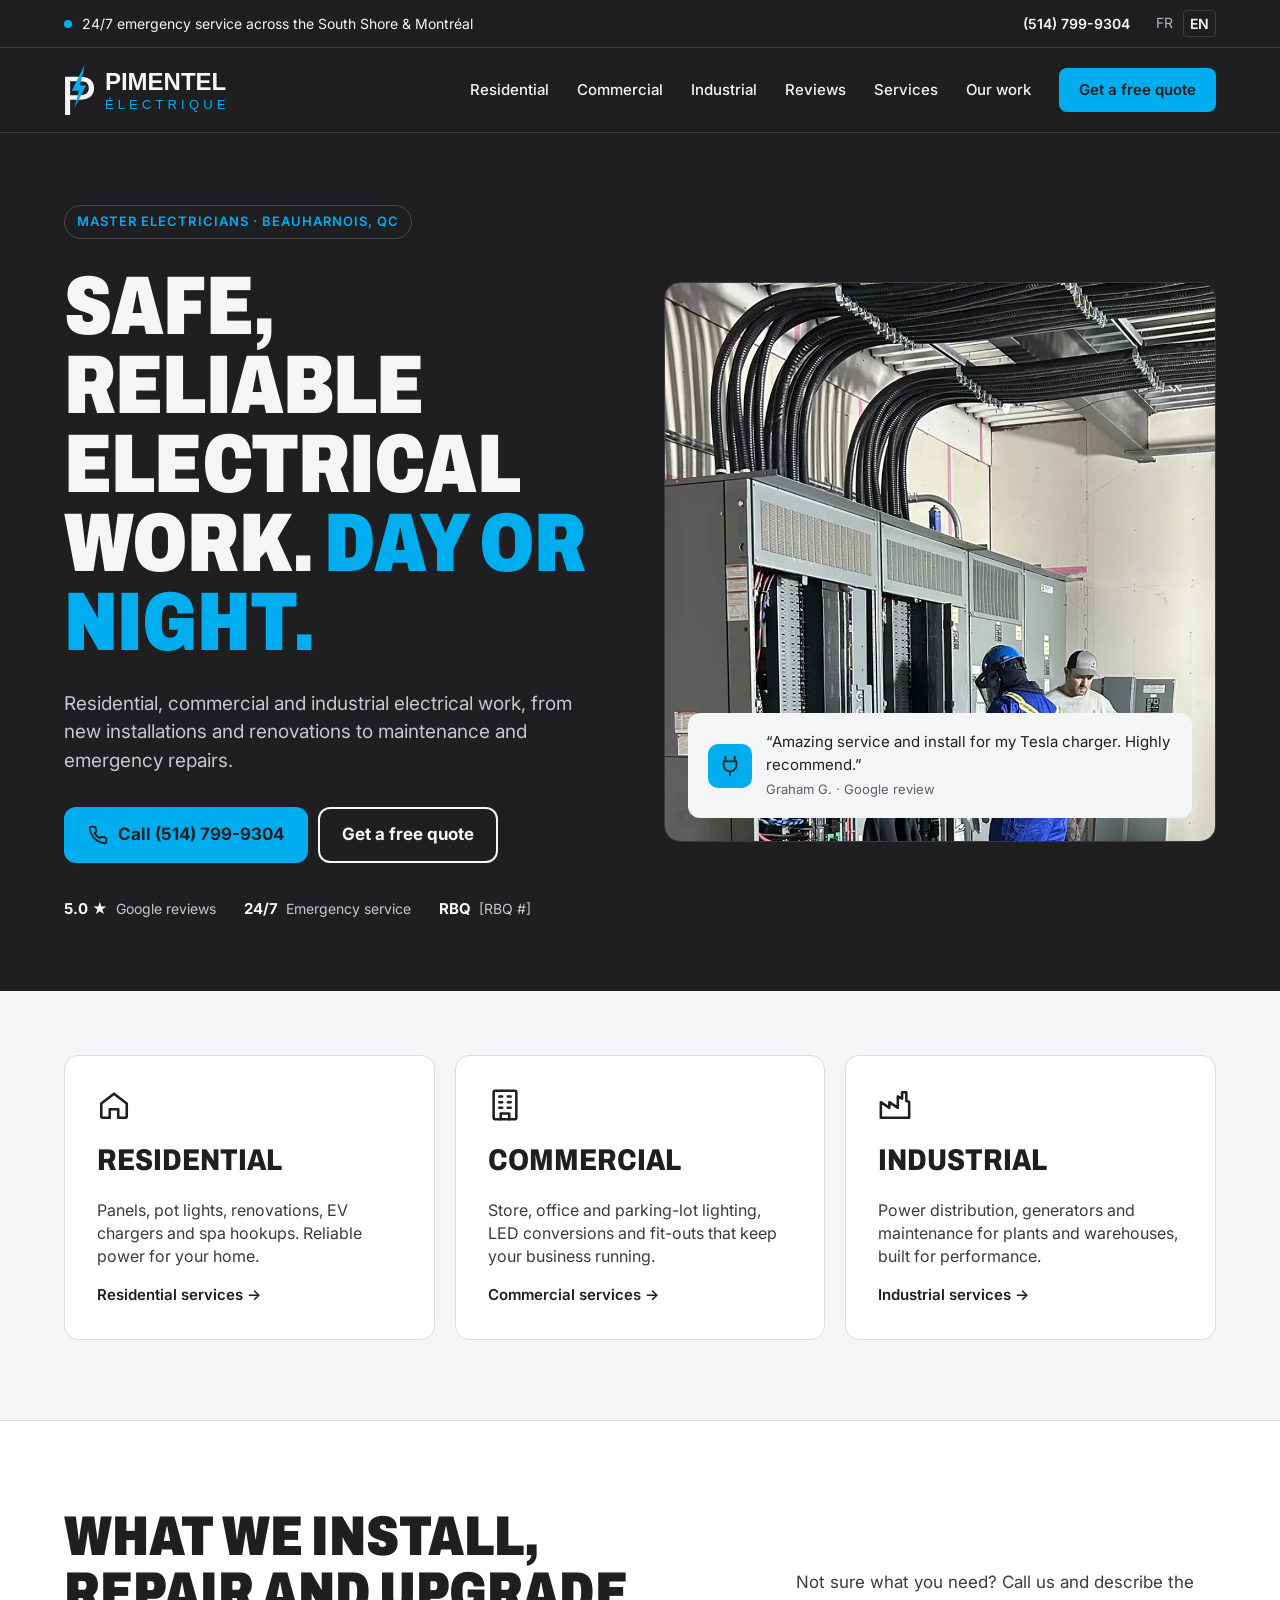
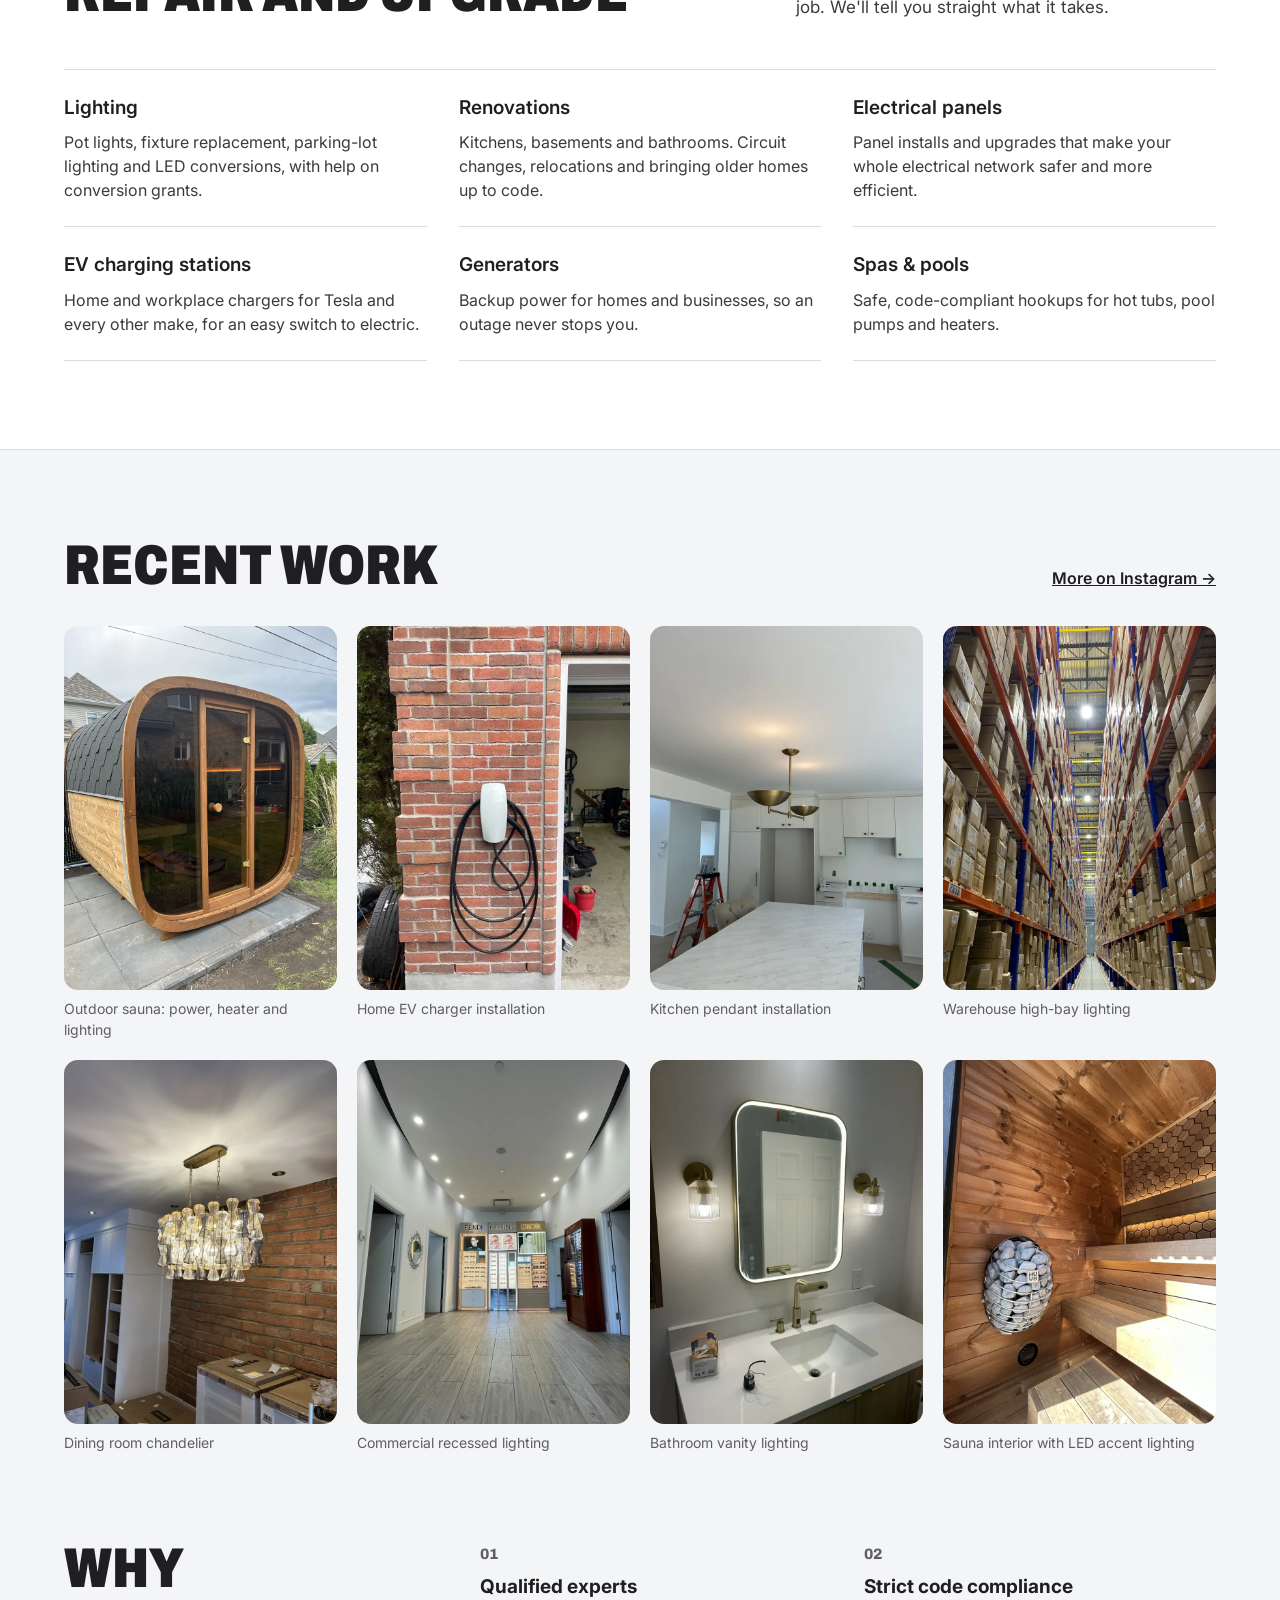
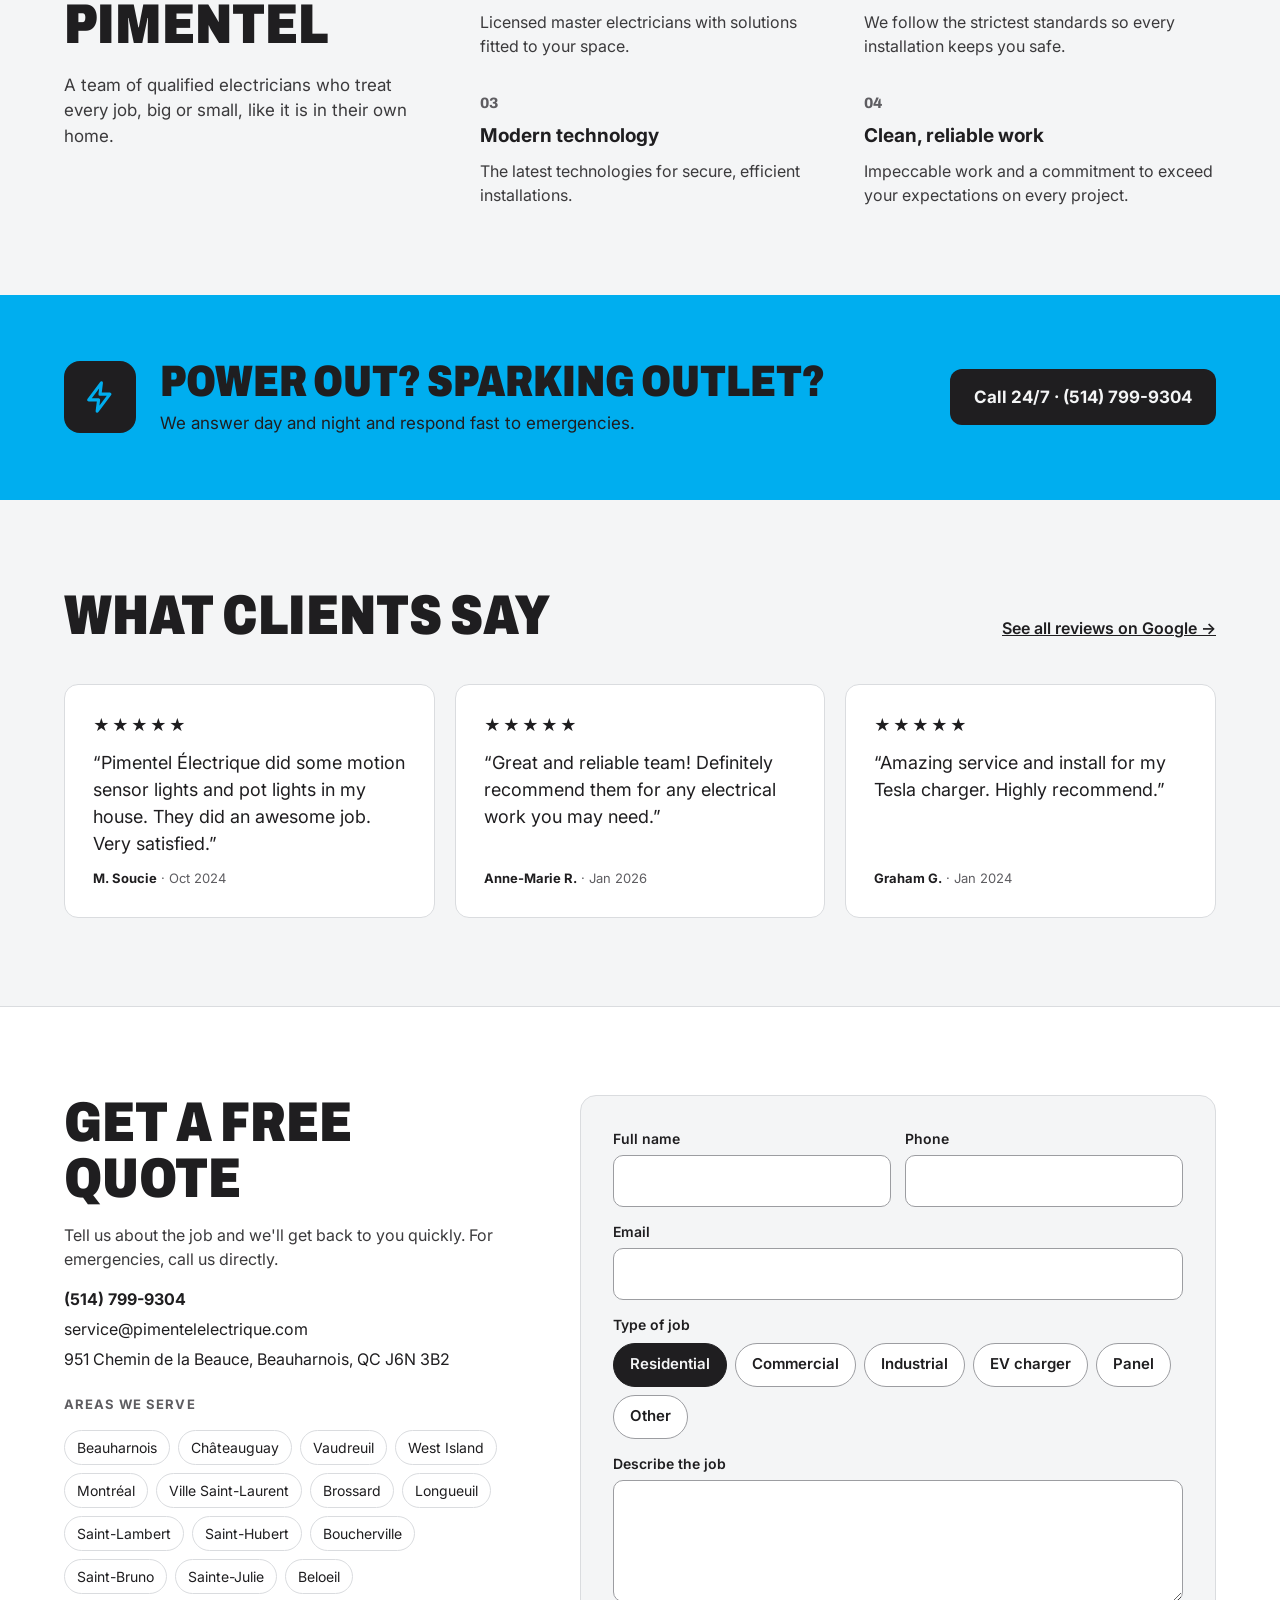
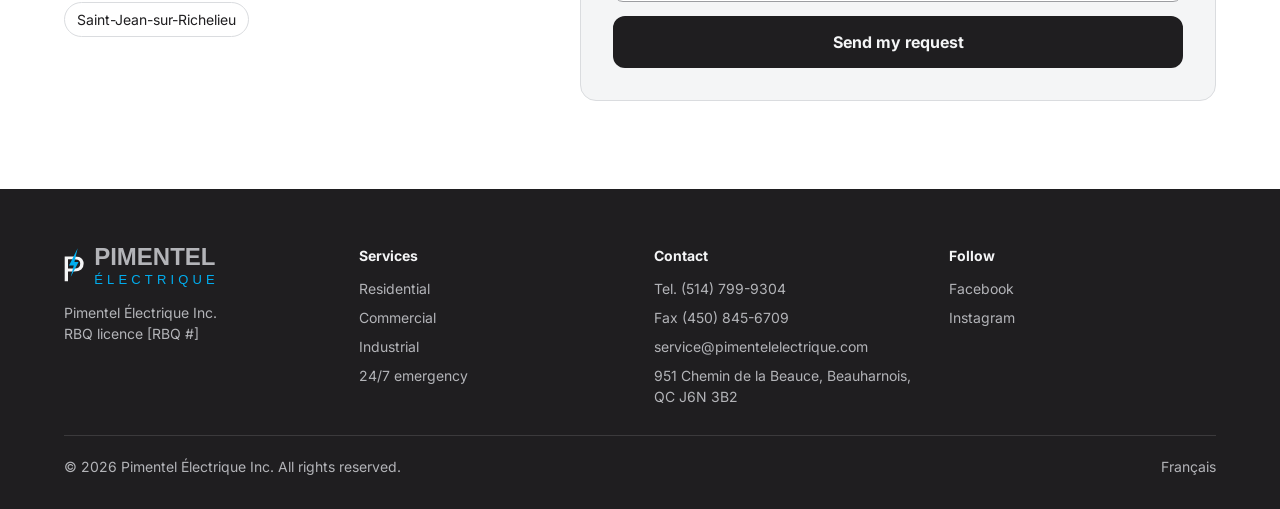
==== en/index.html @ 5e8cffed "French by default at /, English moved to /en/ Co-Authored-By: Claude Opus 5.5 <noreply@anthropic.com" ====
<!doctype html>
<html lang="en">
<head>
<meta charset="utf-8">
<meta name="viewport" content="width=device-width, initial-scale=1, viewport-fit=cover">
<title>Pimentel Électrique · Electricians in Beauharnois, South Shore &amp; Montréal · 24/7</title>
<meta name="description" content="Residential, commercial and industrial electricians. Lighting, renovations, panels, EV chargers, generators, spas and pools. 24/7 emergency service. (514) 799-9304.">
<meta name="theme-color" content="#1F1E20">
<meta name="robots" content="noindex">
<link rel="icon" href="../logo-mark.svg" type="image/svg+xml">
<link rel="preconnect" href="https://fonts.googleapis.com">
<link rel="preconnect" href="https://fonts.gstatic.com" crossorigin>
<link href="https://fonts.googleapis.com/css2?family=Archivo:wdth,wght@75..100,500..900&family=Inter:wght@400;500;600;700&display=swap" rel="stylesheet">
<link rel="stylesheet" href="../styles.css">
<link rel="alternate" hreflang="fr" href="/">
<link rel="alternate" hreflang="en" href="/en/">
<script type="application/ld+json">
{"@context":"https://schema.org","@type":"Electrician","name":"Pimentel Électrique Inc.","telephone":"+1-514-799-9304","email":"service@pimentelelectrique.com","url":"https://pimentelelectrique.com","address":{"@type":"PostalAddress","streetAddress":"951 Chemin de la Beauce","addressLocality":"Beauharnois","addressRegion":"QC","postalCode":"J6N 3B2","addressCountry":"CA"},"openingHours":"Mo-Su 00:00-23:59","sameAs":["https://www.facebook.com/pimentelelectrique","https://www.instagram.com/pimentelelectrique/"]}
</script>
</head>
<body>
<a class="skip" href="#main">Skip to content</a>

<div class="topbar">
  <div class="wrap topbar__in">
    <span class="topbar__msg"><span class="dot" aria-hidden="true"></span>24/7 emergency service across the South Shore &amp; Montréal</span>
    <span class="topbar__right">
      <a href="tel:+15147999304" class="topbar__tel">(514) 799-9304</a>
      <span class="lang"><a href="/" lang="fr" hreflang="fr">FR</a><a href="/en/" aria-current="true">EN</a></span>
    </span>
  </div>
</div>

<header class="header" id="top">
  <div class="wrap header__in">
    <a href="#top" class="brand" aria-label="Pimentel Électrique home">
      <svg class="brand__mark" viewBox="2900 1700 2850 4800" aria-hidden="true"><path fill="currentColor" d="M2998.35,2883.89H4313.8q432.82,0,725,80.52,292.26,80.67,462.85,348.74,170.94,268.11,170.8,600,0,533.82-339.05,810.42t-981.15,276.52H3464.91V6409.31H2998.35Zm466.56,1697.79h892.17q449.67,0,640.86-168.32t191.2-485.8q0-211.6-105.8-375.12t-268.15-206.87q-162.3-43.28-467.72-43.28H3464.91Z"/><polygon fill="#00AEEF" points="3846.39 5791.33 4279.16 4174.05 3611.35 4174.05 4831.31 1745.33 4372.42 3687.19 4954.42 3687.19 3846.39 5791.33"/></svg>
      <span class="brand__word">PIMENTEL<span>ÉLECTRIQUE</span></span>
    </a>
    <a href="/" class="header__fr" lang="fr" hreflang="fr">FR</a>
    <button class="menu-btn" type="button" aria-expanded="false" aria-controls="nav" aria-label="Open menu">
      <svg class="i-open" width="22" height="22" viewBox="0 0 24 24" fill="none" stroke="currentColor" stroke-width="2" stroke-linecap="round" aria-hidden="true"><path d="M4 7h16M4 12h16M4 17h16"/></svg>
      <svg class="i-close" width="22" height="22" viewBox="0 0 24 24" fill="none" stroke="currentColor" stroke-width="2" stroke-linecap="round" aria-hidden="true"><path d="M6 6l12 12M18 6L6 18"/></svg>
    </button>
    <nav class="nav" id="nav" aria-label="Main">
      <a href="#residential">Residential</a>
      <a href="#commercial">Commercial</a>
      <a href="#industrial">Industrial</a>
      <a href="#reviews">Reviews</a>
      <a href="#services">Services</a>
      <a href="#work">Our work</a>
      <a href="#quote" class="btn btn--accent nav__cta">Get a free quote</a>
    </nav>
  </div>
</header>

<main id="main">
<section class="hero">
  <div class="wrap hero__in">
    <div class="hero__copy">
      <span class="eyebrow"><span class="eyebrow__long">Master electricians · Beauharnois, QC</span><span class="eyebrow__short"><span class="dot" aria-hidden="true"></span>Open 24/7 · South Shore &amp; Montréal</span></span>
      <h1>Safe, reliable electrical work. <span class="hl">Day or night.</span></h1>
      <p class="lead">Residential, commercial and industrial electrical work, from new installations and renovations to maintenance and emergency repairs.</p>
      <div class="hero__ctas">
        <a href="tel:+15147999304" class="btn btn--accent btn--lg"><svg width="20" height="20" viewBox="0 0 24 24" fill="none" stroke="currentColor" stroke-width="2.2" stroke-linecap="round" stroke-linejoin="round" aria-hidden="true"><path d="M22 16.9v3a2 2 0 0 1-2.2 2 19.8 19.8 0 0 1-8.6-3.1 19.5 19.5 0 0 1-6-6A19.8 19.8 0 0 1 2.1 4.2 2 2 0 0 1 4.1 2h3a2 2 0 0 1 2 1.7c.1 1 .4 1.9.7 2.8a2 2 0 0 1-.5 2.1L8 9.9a16 16 0 0 0 6 6l1.3-1.3a2 2 0 0 1 2.1-.4c.9.3 1.8.6 2.8.7a2 2 0 0 1 1.7 2z"/></svg>Call (514) 799-9304</a>
        <a href="#quote" class="btn btn--ghost btn--lg">Get a free quote</a>
      </div>
      <ul class="trust">
        <li><strong>5.0 ★</strong><span>Google reviews</span></li>
        <li><strong>24/7</strong><span>Emergency service</span></li>
        <li><strong>RBQ</strong><span>[RBQ #]</span></li>
      </ul>
    </div>
    <div class="hero__media">
      <img class="hero__img" src="../img/hero-switchgear.webp" width="1000" height="1333" alt="Pimentel electricians working on a commercial switchgear installation" fetchpriority="high">
      <figure class="hero__quote">
        <span class="hero__quote-icon" aria-hidden="true"><svg width="22" height="22" viewBox="0 0 24 24" fill="none" stroke="currentColor" stroke-width="2" stroke-linecap="round" stroke-linejoin="round"><path d="M7 2v5M17 2v5M5 7h14v4a7 7 0 0 1-14 0zM12 18v4"/></svg></span>
        <div><blockquote>“Amazing service and install for my Tesla charger. Highly recommend.”</blockquote><figcaption>Graham G. · Google review</figcaption></div>
      </figure>
    </div>
  </div>
</section>

<section class="sectors" aria-labelledby="sectors-h">
  <div class="wrap">
    <h2 id="sectors-h" class="h2 sectors__h">Who we work for</h2>
    <div class="cards">
      <a id="residential" href="#quote" class="card">
        <svg width="34" height="34" viewBox="0 0 24 24" fill="none" stroke="currentColor" stroke-width="1.8" stroke-linecap="round" stroke-linejoin="round" aria-hidden="true"><path d="M3 11l9-7 9 7v9a1 1 0 0 1-1 1h-5v-6H9v6H4a1 1 0 0 1-1-1z"/></svg>
        <h3>Residential</h3><p>Panels, pot lights, renovations, EV chargers and spa hookups. Reliable power for your home.</p><span class="more">Residential services →</span>
      </a>
      <a id="commercial" href="#quote" class="card">
        <svg width="34" height="34" viewBox="0 0 24 24" fill="none" stroke="currentColor" stroke-width="1.8" stroke-linecap="round" stroke-linejoin="round" aria-hidden="true"><rect x="4" y="2" width="16" height="20" rx="1"/><path d="M9 22v-4h6v4M8 6h2M14 6h2M8 10h2M14 10h2M8 14h2M14 14h2"/></svg>
        <h3>Commercial</h3><p>Store, office and parking-lot lighting, LED conversions and fit-outs that keep your business running.</p><span class="more">Commercial services →</span>
      </a>
      <a id="industrial" href="#quote" class="card">
        <svg width="34" height="34" viewBox="0 0 24 24" fill="none" stroke="currentColor" stroke-width="1.8" stroke-linecap="round" stroke-linejoin="round" aria-hidden="true"><path d="M2 21V10l6 4V10l6 4V6l3 1.5V3h3v6l2 1v11z"/></svg>
        <h3>Industrial</h3><p>Power distribution, generators and maintenance for plants and warehouses, built for performance.</p><span class="more">Industrial services →</span>
      </a>
    </div>
  </div>
</section>

<section class="services" id="services" aria-labelledby="services-h">
  <div class="wrap">
    <div class="services__head">
      <h2 id="services-h" class="h2">What we install, repair and upgrade</h2>
      <p>Not sure what you need? Call us and describe the job. We'll tell you straight what it takes.</p>
    </div>
    <div class="svc">
      <details open><summary>Lighting</summary><p>Pot lights, fixture replacement, parking-lot lighting and LED conversions, with help on conversion grants.</p></details>
      <details><summary>Renovations</summary><p>Kitchens, basements and bathrooms. Circuit changes, relocations and bringing older homes up to code.</p></details>
      <details><summary>Electrical panels</summary><p>Panel installs and upgrades that make your whole electrical network safer and more efficient.</p></details>
      <details><summary>EV charging stations</summary><p>Home and workplace chargers for Tesla and every other make, for an easy switch to electric.</p></details>
      <details><summary>Generators</summary><p>Backup power for homes and businesses, so an outage never stops you.</p></details>
      <details><summary>Spas &amp; pools</summary><p>Safe, code-compliant hookups for hot tubs, pool pumps and heaters.</p></details>
    </div>
  </div>
</section>

<section class="work" id="work" aria-labelledby="work-h">
  <div class="wrap">
    <div class="work__head">
      <h2 id="work-h" class="h2">Recent work</h2>
      <a href="https://www.instagram.com/pimentelelectrique/" class="link">More on Instagram →</a>
    </div>
    <div class="gallery">
      <figure><img src="../img/sauna-outdoor.webp" width="800" height="1067" loading="lazy" alt="Outdoor sauna: power, heater and lighting"><figcaption>Outdoor sauna: power, heater and lighting</figcaption></figure>
      <figure><img src="../img/ev-charger.webp" width="800" height="1067" loading="lazy" alt="Home EV charger installation"><figcaption>Home EV charger installation</figcaption></figure>
      <figure><img src="../img/kitchen-pendant.webp" width="800" height="1067" loading="lazy" alt="Kitchen pendant installation"><figcaption>Kitchen pendant installation</figcaption></figure>
      <figure><img src="../img/warehouse-lighting.webp" width="800" height="1067" loading="lazy" alt="Warehouse high-bay lighting"><figcaption>Warehouse high-bay lighting</figcaption></figure>
      <figure><img src="../img/dining-chandelier.webp" width="800" height="1067" loading="lazy" alt="Dining room chandelier"><figcaption>Dining room chandelier</figcaption></figure>
      <figure><img src="../img/eyewear-store.webp" width="800" height="1067" loading="lazy" alt="Commercial recessed lighting"><figcaption>Commercial recessed lighting</figcaption></figure>
      <figure><img src="../img/bathroom-vanity.webp" width="800" height="1067" loading="lazy" alt="Bathroom vanity lighting"><figcaption>Bathroom vanity lighting</figcaption></figure>
      <figure><img src="../img/sauna-interior.webp" width="800" height="1067" loading="lazy" alt="Sauna interior with LED accent lighting"><figcaption>Sauna interior with LED accent lighting</figcaption></figure>
    </div>
  </div>
</section>

<section class="why" aria-labelledby="why-h">
  <div class="wrap why__in">
    <div class="why__intro">
      <h2 id="why-h" class="h2">Why Pimentel</h2>
      <p>A team of qualified electricians who treat every job, big or small, like it is in their own home.</p>
    </div>
    <ol class="why__list">
      <li><span>01</span><h3>Qualified experts</h3><p>Licensed master electricians with solutions fitted to your space.</p></li>
      <li><span>02</span><h3>Strict code compliance</h3><p>We follow the strictest standards so every installation keeps you safe.</p></li>
      <li><span>03</span><h3>Modern technology</h3><p>The latest technologies for secure, efficient installations.</p></li>
      <li><span>04</span><h3>Clean, reliable work</h3><p>Impeccable work and a commitment to exceed your expectations on every project.</p></li>
    </ol>
  </div>
</section>

<section class="sos" aria-labelledby="sos-h">
  <div class="wrap sos__in">
    <div class="sos__copy">
      <span class="sos__icon" aria-hidden="true"><svg width="34" height="34" viewBox="0 0 24 24" fill="none" stroke="#00AEEF" stroke-width="2.2" stroke-linejoin="round"><path d="M13 2 4 14h7l-1 8 9-12h-7z"/></svg></span>
      <div><h2 id="sos-h">Power out? Sparking outlet?</h2><p>We answer day and night and respond fast to emergencies.</p></div>
    </div>
    <a href="tel:+15147999304" class="btn btn--dark btn--lg">Call 24/7 · (514) 799-9304</a>
  </div>
</section>

<section class="reviews" id="reviews" aria-labelledby="reviews-h">
  <div class="wrap">
    <div class="reviews__head">
      <h2 id="reviews-h" class="h2">What clients say</h2>
      <a href="https://www.google.com/search?q=Pimentel+%C3%89lectrique+Beauharnois" class="link">See all reviews on Google →</a>
    </div>
    <div class="rv">
      <figure><div class="stars" role="img" aria-label="5 out of 5 stars">★★★★★</div><blockquote>“Pimentel Électrique did some motion sensor lights and pot lights in my house. They did an awesome job. Very satisfied.”</blockquote><figcaption><strong>M. Soucie</strong> · Oct 2024</figcaption></figure>
      <figure><div class="stars" role="img" aria-label="5 out of 5 stars">★★★★★</div><blockquote>“Great and reliable team! Definitely recommend them for any electrical work you may need.”</blockquote><figcaption><strong>Anne-Marie R.</strong> · Jan 2026</figcaption></figure>
      <figure><div class="stars" role="img" aria-label="5 out of 5 stars">★★★★★</div><blockquote>“Amazing service and install for my Tesla charger. Highly recommend.”</blockquote><figcaption><strong>Graham G.</strong> · Jan 2024</figcaption></figure>
    </div>
  </div>
</section>

<section class="quote" id="quote" aria-labelledby="quote-h">
  <div class="wrap quote__in">
    <div class="quote__info">
      <h2 id="quote-h" class="h2">Get a free quote</h2>
      <p>Tell us about the job and we'll get back to you quickly. For emergencies, call us directly.</p>
      <ul class="contact">
        <li><a href="tel:+15147999304"><strong>(514) 799-9304</strong></a></li>
        <li><a href="mailto:service@pimentelelectrique.com">service@pimentelelectrique.com</a></li>
        <li>951 Chemin de la Beauce, Beauharnois, QC J6N 3B2</li>
      </ul>
      <h3 class="label">Areas we serve</h3>
      <ul class="areas">
        <li>Beauharnois</li><li>Châteauguay</li><li>Vaudreuil</li><li>West Island</li><li>Montréal</li><li>Ville Saint-Laurent</li><li>Brossard</li><li>Longueuil</li><li>Saint-Lambert</li><li>Saint-Hubert</li><li>Boucherville</li><li>Saint-Bruno</li><li>Sainte-Julie</li><li>Beloeil</li><li>Saint-Jean-sur-Richelieu</li>
      </ul>
    </div>
    <form class="form" id="quote-form" action="#" method="post" novalidate>
      <div class="form__row">
        <label>Full name<input type="text" name="name" autocomplete="name" required></label>
        <label>Phone<input type="tel" name="phone" autocomplete="tel" inputmode="tel" required></label>
      </div>
      <label>Email<input type="email" name="email" autocomplete="email"></label>
      <fieldset>
        <legend>Type of job</legend>
        <div class="chips">
          <label><input type="radio" name="type" value="Residential" checked><span>Residential</span></label>
          <label><input type="radio" name="type" value="Commercial"><span>Commercial</span></label>
          <label><input type="radio" name="type" value="Industrial"><span>Industrial</span></label>
          <label><input type="radio" name="type" value="EV charger"><span>EV charger</span></label>
          <label><input type="radio" name="type" value="Panel"><span>Panel</span></label>
          <label><input type="radio" name="type" value="Other"><span>Other</span></label>
        </div>
      </fieldset>
      <label>Describe the job<textarea name="message" rows="4"></textarea></label>
      <button type="submit" class="btn btn--dark btn--block">Send my request</button>
      <p class="form__note" role="status" hidden>Test site: the form isn't connected yet. Please call (514) 799-9304.</p>
    </form>
  </div>
</section>
</main>

<footer class="footer">
  <div class="wrap">
    <div class="footer__grid">
      <div>
        <a href="#top" class="brand brand--sm" aria-label="Pimentel Électrique home">
          <svg class="brand__mark" viewBox="2900 1700 2850 4800" aria-hidden="true"><path fill="currentColor" d="M2998.35,2883.89H4313.8q432.82,0,725,80.52,292.26,80.67,462.85,348.74,170.94,268.11,170.8,600,0,533.82-339.05,810.42t-981.15,276.52H3464.91V6409.31H2998.35Zm466.56,1697.79h892.17q449.67,0,640.86-168.32t191.2-485.8q0-211.6-105.8-375.12t-268.15-206.87q-162.3-43.28-467.72-43.28H3464.91Z"/><polygon fill="#00AEEF" points="3846.39 5791.33 4279.16 4174.05 3611.35 4174.05 4831.31 1745.33 4372.42 3687.19 4954.42 3687.19 3846.39 5791.33"/></svg>
          <span class="brand__word">PIMENTEL<span>ÉLECTRIQUE</span></span>
        </a>
        <p>Pimentel Électrique Inc.<br>RBQ licence [RBQ #]</p>
      </div>
      <div><h3>Services</h3><a href="#residential">Residential</a><a href="#commercial">Commercial</a><a href="#industrial">Industrial</a><a href="tel:+15147999304">24/7 emergency</a></div>
      <div><h3>Contact</h3><a href="tel:+15147999304">Tel. (514) 799-9304</a><span>Fax (450) 845-6709</span><a href="mailto:service@pimentelelectrique.com">service@pimentelelectrique.com</a><span>951 Chemin de la Beauce, Beauharnois, QC J6N 3B2</span></div>
      <div><h3>Follow</h3><a href="https://www.facebook.com/pimentelelectrique">Facebook</a><a href="https://www.instagram.com/pimentelelectrique/">Instagram</a></div>
    </div>
    <div class="footer__bottom"><span>© 2026 Pimentel Électrique Inc. All rights reserved.</span><a href="/" lang="fr" hreflang="fr">Français</a></div>
  </div>
</footer>

<div class="actionbar" aria-label="Quick actions">
  <a href="tel:+15147999304" class="btn btn--accent">Call</a>
  <a href="#quote" class="btn btn--ghost">Free quote</a>
</div>

<script>
  var btn = document.querySelector('.menu-btn'), header = document.querySelector('.header');
  btn.addEventListener('click', function () {
    var open = header.classList.toggle('is-open');
    btn.setAttribute('aria-expanded', open);
    btn.setAttribute('aria-label', open ? 'Close menu' : 'Open menu');
  });
  document.querySelectorAll('.nav a').forEach(function (a) {
    a.addEventListener('click', function () { header.classList.remove('is-open'); btn.setAttribute('aria-expanded', false); });
  });
  if (window.matchMedia('(min-width: 900px)').matches) document.querySelectorAll('.svc details').forEach(function (d) { d.open = true; });
  document.getElementById('quote-form').addEventListener('submit', function (e) {
    e.preventDefault();
    this.querySelector('.form__note').hidden = false;
  });
</script>
</body>
</html>
---- styles.css ----
:root{
  --ink:#1F1E20; --ink-2:#2A292C; --line-d:#3B3A3C;
  --ground:#F4F5F6; --white:#FFFFFF; --line:#DADCDF;
  --text:#3B3A3C; --muted:#5E5D61; --on-dark:#F4F5F6; --on-dark-2:#C8C9CC;
  --accent:#00AEEF;
  --display:"Archivo",system-ui,sans-serif; --body:"Inter",system-ui,sans-serif;
  --gutter:16px;
}
*{box-sizing:border-box}
html{scroll-behavior:smooth;-webkit-text-size-adjust:100%}
body{margin:0;background:var(--ground);color:var(--ink);font-family:var(--body);font-size:16px;line-height:1.5}
a{color:inherit}
img,svg{display:block}
.wrap{max-width:1200px;margin:0 auto;padding:0 var(--gutter)}
.skip{position:absolute;left:-9999px}.skip:focus{left:8px;top:8px;z-index:99;background:#fff;padding:8px 12px}
.dot{width:8px;height:8px;border-radius:50%;background:var(--accent);display:inline-block;flex:none}
.h2{margin:0;font-family:var(--display);font-weight:900;font-stretch:80%;text-transform:uppercase;line-height:1;font-size:30px}
:focus-visible{outline:3px solid var(--accent);outline-offset:2px}

/* Buttons */
.btn{display:inline-flex;align-items:center;justify-content:center;gap:10px;min-height:52px;padding:0 22px;border-radius:12px;font-weight:700;font-size:16px;text-decoration:none;border:2px solid transparent;cursor:pointer;font-family:inherit}
.btn--lg{min-height:56px;font-size:17px}
.btn--accent{background:var(--accent);color:var(--ink)}
.btn--ghost{border-color:var(--on-dark);color:var(--on-dark);background:transparent}
.btn--dark{background:var(--ink);color:var(--on-dark)}
.btn--block{width:100%}

/* Top bar: desktop only */
.topbar{display:none;background:var(--ink);color:var(--on-dark);font-size:14px;border-bottom:1px solid var(--line-d)}
.topbar__in{display:flex;justify-content:space-between;align-items:center;gap:16px;padding-top:10px;padding-bottom:10px}
.topbar__msg{display:flex;gap:10px;align-items:center}
.topbar__right{display:flex;gap:20px;align-items:center}
.topbar__tel{font-weight:600;text-decoration:none}
.lang{display:flex;gap:4px}.lang a{text-decoration:none;padding:2px 6px;color:#B3B4B8}.lang a[aria-current]{color:var(--on-dark);font-weight:600;border:1px solid var(--line-d);border-radius:4px}

/* Header */
.header{position:sticky;top:0;z-index:30;background:var(--ink);color:var(--on-dark);border-bottom:1px solid var(--line-d)}
.header__in{display:flex;align-items:center;gap:4px;min-height:64px;padding-right:12px}
.brand{display:flex;align-items:center;gap:10px;text-decoration:none;color:var(--on-dark);margin-right:auto}
.brand__mark{height:38px;width:auto;color:var(--on-dark)}
.brand__word{font-family:Arial,Helvetica,sans-serif;font-weight:700;font-size:18px;line-height:1;display:flex;flex-direction:column;gap:3px}
.brand__word span{font-weight:400;font-size:9px;letter-spacing:.32em;color:var(--accent)}
.header__fr{width:44px;height:44px;display:flex;align-items:center;justify-content:center;font-size:14px;font-weight:600;text-decoration:none}
.menu-btn{width:48px;height:48px;border-radius:10px;border:1px solid var(--line-d);background:transparent;color:var(--on-dark);display:flex;align-items:center;justify-content:center;cursor:pointer}
.menu-btn .i-close{display:none}
.header.is-open .menu-btn .i-open{display:none}.header.is-open .menu-btn .i-close{display:block}
.nav{display:none;position:absolute;left:0;right:0;top:100%;background:var(--ink);border-bottom:1px solid var(--line-d);padding:8px var(--gutter) 20px;flex-direction:column}
.header.is-open .nav{display:flex}
.nav a{color:var(--on-dark);text-decoration:none;font-size:20px;font-weight:600;padding:14px 0;border-bottom:1px solid #2E2D30}
.nav a.nav__cta{margin-top:16px;border:0;justify-content:center;color:var(--ink);font-size:17px}

/* Hero */
.hero{background:var(--ink);color:var(--on-dark)}
.hero__in{display:flex;flex-direction:column;gap:28px;padding-top:28px;padding-bottom:32px}
.hero__copy{display:flex;flex-direction:column;gap:18px}
.eyebrow__long{display:none}
.eyebrow__short{display:flex;align-items:center;gap:8px;font-size:13px;font-weight:600;color:var(--accent)}
.hero h1{margin:0;font-family:var(--display);font-weight:900;font-stretch:78%;font-size:clamp(42px,12vw,56px);line-height:.95;letter-spacing:-.01em;text-transform:uppercase}
.hl{color:var(--accent)}
.lead{margin:0;color:var(--on-dark-2);font-size:16px;line-height:1.5}
.hero__ctas{display:flex;flex-direction:column;gap:10px;padding-top:4px}
.trust{list-style:none;margin:0;padding:6px 0 0;display:grid;grid-template-columns:repeat(3,minmax(0,1fr));gap:8px}
.trust li{background:var(--ink-2);border-radius:10px;padding:12px 8px;text-align:center;font-size:12px;line-height:1.3;color:var(--on-dark-2)}
.trust strong{display:block;color:var(--on-dark);font-size:16px;margin-bottom:2px}
.hero__media{position:relative}
.ph{height:220px;border-radius:14px;background:var(--ink-2) repeating-linear-gradient(135deg,#323134 0 2px,transparent 2px 16px);display:flex;align-items:center;justify-content:center;text-align:center;padding:16px;color:#B3B4B8;font-size:14px;border:1px solid var(--line-d)}
.hero__quote{display:none}

/* Sectors (swipe on mobile) */
.sectors{padding:32px 0 8px}
.sectors__h{margin-bottom:14px}
.cards{display:flex;gap:12px;overflow-x:auto;scroll-snap-type:x mandatory;margin:0 calc(var(--gutter) * -1);padding:0 var(--gutter) 16px}
.card{scroll-snap-align:start;flex:0 0 78%;text-decoration:none;background:var(--white);border:1px solid var(--line);border-radius:14px;padding:20px;display:flex;flex-direction:column;gap:10px}
.card h3{margin:0;font-family:var(--display);font-stretch:85%;font-weight:800;font-size:22px;text-transform:uppercase}
.card p{margin:0;color:var(--text);font-size:15px;line-height:1.45}
.card .more{font-weight:600;font-size:15px;margin-top:auto}

/* Services accordion */
.services{padding:16px 0 36px}
.services__head p{display:none}
.services__head{margin-bottom:12px}
.svc{background:var(--white);border:1px solid var(--line);border-radius:14px;overflow:hidden}
.svc details{border-bottom:1px solid #E6E7E9}.svc details:last-child{border-bottom:0}
.svc summary{list-style:none;min-height:60px;padding:0 16px;font-size:17px;font-weight:600;display:flex;align-items:center;justify-content:space-between;cursor:pointer}
.svc summary::-webkit-details-marker{display:none}
.svc summary::after{content:"+";font-size:22px;font-weight:400;color:var(--muted)}
.svc details[open] summary::after{content:"−"}
.svc p{margin:0;padding:0 16px 18px;color:var(--text);font-size:15px}

.hero__img{width:100%;height:280px;object-fit:cover;object-position:55% 45%;border-radius:14px;display:block;border:1px solid var(--line-d)}

/* Recent work gallery (swipe on mobile) */
.work{padding:0 0 36px}
.work__head{display:flex;justify-content:space-between;align-items:baseline;gap:12px;margin-bottom:14px}
.gallery{display:flex;gap:12px;overflow-x:auto;scroll-snap-type:x mandatory;margin:0 calc(var(--gutter) * -1);padding:0 var(--gutter) 8px}
.gallery figure{scroll-snap-align:start;flex:0 0 72%;margin:0}
.gallery img{width:100%;aspect-ratio:3/4;height:auto;object-fit:cover;border-radius:14px;display:block;background:#E6E7E9}
.gallery figcaption{font-size:13px;color:var(--muted);margin-top:8px}

/* Why: desktop only */
.why{display:none}

/* Emergency */
.sos{padding:0 var(--gutter) 36px}
.sos__in{background:var(--accent);color:var(--ink);border-radius:16px;padding:22px;display:flex;flex-direction:column;gap:16px}
.sos__copy{display:flex;flex-direction:column;gap:8px}
.sos__icon{display:none}
.sos h2{margin:0;font-family:var(--display);font-weight:900;font-stretch:80%;font-size:28px;line-height:1;text-transform:uppercase}
.sos p{margin:0;font-size:15px}

/* Reviews (swipe on mobile) */
.reviews{padding:0 0 36px}
.reviews__head{display:flex;justify-content:space-between;align-items:baseline;margin-bottom:14px}
.link{font-weight:600;font-size:14px}
.rv{display:flex;gap:12px;overflow-x:auto;scroll-snap-type:x mandatory;margin:0 calc(var(--gutter) * -1);padding:0 var(--gutter) 8px}
.rv figure{scroll-snap-align:start;flex:0 0 82%;margin:0;background:var(--white);border:1px solid var(--line);border-radius:14px;padding:20px;display:flex;flex-direction:column;gap:12px}
.stars{letter-spacing:2px}
.rv blockquote{margin:0;font-size:16px;line-height:1.5}
.rv figcaption{margin-top:auto;font-size:13px;color:var(--muted)}.rv figcaption strong{color:var(--ink)}

/* Quote */
.quote{background:var(--white);border-top:1px solid var(--line);padding:32px 0}
.quote__in{display:flex;flex-direction:column;gap:28px}
.quote__info{display:flex;flex-direction:column;gap:16px}
.quote__info>p{margin:0;color:var(--text)}
.contact{list-style:none;margin:0;padding:0;display:flex;flex-direction:column;gap:6px}
.contact a{text-decoration:none}
.label{margin:8px 0 0;font-size:13px;letter-spacing:.08em;text-transform:uppercase;color:var(--muted)}
.areas{list-style:none;margin:0;padding:0;display:flex;flex-wrap:wrap;gap:8px}
.areas li{border:1px solid var(--line);border-radius:999px;padding:6px 12px;font-size:14px}
.form{display:flex;flex-direction:column;gap:14px}
.form__row{display:grid;gap:14px}
.form label{display:flex;flex-direction:column;gap:6px;font-size:14px;font-weight:600}
.form input[type=text],.form input[type=tel],.form input[type=email],.form textarea{font:inherit;font-size:16px;font-weight:400;padding:0 14px;height:52px;border:1px solid #9C9DA1;border-radius:10px;background:#fff;color:var(--ink)}
.form textarea{height:auto;padding:12px 14px;resize:vertical}
fieldset{border:0;margin:0;padding:0}
legend{font-size:14px;font-weight:600;margin-bottom:8px;padding:0}
.chips{display:flex;flex-wrap:wrap;gap:8px}
.chips label{display:block}
.chips input{position:absolute;opacity:0;pointer-events:none}
.chips span{display:flex;align-items:center;min-height:44px;padding:0 16px;border-radius:999px;border:1px solid #9C9DA1;background:#fff;font-size:15px;font-weight:600;cursor:pointer}
.chips input:checked+span{background:var(--ink);color:var(--on-dark);border-color:var(--ink)}
.chips input:focus-visible+span{outline:3px solid var(--accent);outline-offset:2px}
.form__note{margin:0;font-size:14px;color:var(--text);background:#E6F6FD;border-radius:8px;padding:10px 12px}

/* Footer */
.footer{background:var(--ink);color:#B3B4B8;font-size:14px;padding:32px 0 104px}
.footer__grid{display:grid;gap:28px}
.footer__grid>div{display:flex;flex-direction:column;gap:8px}
.footer h3{margin:0 0 4px;color:var(--on-dark);font-size:14px}
.footer a{color:#B3B4B8;text-decoration:none}.footer a:hover{color:var(--on-dark)}
.footer p{margin:8px 0 0}
.brand--sm .brand__mark{height:34px}
.footer__bottom{border-top:1px solid var(--line-d);margin-top:28px;padding-top:20px;display:flex;flex-wrap:wrap;gap:12px;justify-content:space-between}

/* Sticky action bar: mobile only */
.actionbar{position:fixed;left:0;right:0;bottom:0;z-index:40;background:var(--ink);border-top:1px solid var(--line-d);padding:10px 12px calc(10px + env(safe-area-inset-bottom));display:grid;grid-template-columns:1fr 1fr;gap:10px}

/* ---------- Desktop ---------- */
@media (min-width: 900px){
  :root{--gutter:24px}
  .h2{font-size:clamp(36px,4.5vw,56px)}
  .topbar{display:block}
  .header{position:relative}
  .header__in{min-height:84px;padding-right:var(--gutter);gap:32px}
  .brand__mark{height:52px}.brand__word{font-size:24px;gap:4px}.brand__word span{font-size:13px}
  .header__fr,.menu-btn{display:none}
  .nav{display:flex;position:static;flex-direction:row;align-items:center;gap:28px;padding:0;border:0;background:none}
  .nav a{font-size:15px;font-weight:500;padding:0;border:0}
  .nav a.nav__cta{margin:0;min-height:44px;font-size:15px;font-weight:600;padding:0 20px;border-radius:8px}
  .hero__in{flex-direction:row;align-items:center;gap:48px;padding-top:72px;padding-bottom:72px}
  .hero__copy{flex:1 1 0;gap:28px}
  .eyebrow__short{display:none}
  .eyebrow__long{display:inline-block;font-size:13px;font-weight:600;letter-spacing:.08em;text-transform:uppercase;color:var(--accent);border:1px solid #4A494D;padding:6px 12px;border-radius:999px}
  .hero h1{font-size:clamp(56px,6.5vw,88px)}
  .lead{font-size:19px;max-width:540px}
  .hero__ctas{flex-direction:row}
  .trust{display:flex;gap:28px;padding-top:8px}
  .trust li{background:none;padding:0;text-align:left;font-size:14px;display:flex;gap:8px;align-items:baseline}
  .trust strong{display:inline;font-size:15px;margin:0}
  .hero__media{flex:1 1 0;align-self:center;display:flex;flex-direction:column}
  .hero__img{height:560px;border-radius:16px}
  .work{padding:88px 0 0}
  .work__head{margin-bottom:32px}
  .gallery{display:grid;grid-template-columns:repeat(4,minmax(0,1fr));gap:20px;overflow:visible;margin:0;padding:0}
  .gallery figcaption{font-size:14px}
  .hero__quote{display:flex;position:absolute;left:24px;right:24px;bottom:24px;margin:0;background:var(--ground);color:var(--ink);border-radius:12px;padding:18px 20px;gap:14px;align-items:center}
  .hero__quote-icon{width:44px;height:44px;border-radius:10px;background:var(--accent);display:flex;align-items:center;justify-content:center;flex:none}
  .hero__quote blockquote{margin:0;font-size:15px}.hero__quote figcaption{font-size:13px;color:var(--muted);margin-top:4px}
  .sectors{padding:64px 0 80px}
  .sectors__h{position:absolute;left:-9999px}
  .cards{display:grid;grid-template-columns:repeat(3,minmax(0,1fr));gap:20px;overflow:visible;margin:0;padding:0}
  .card{padding:32px;gap:16px}.card h3{font-size:30px}.card p{font-size:16px}
  .services{background:var(--white);border-top:1px solid var(--line);border-bottom:1px solid var(--line);padding:88px 0}
  .services__head{display:flex;justify-content:space-between;align-items:flex-end;gap:48px;margin-bottom:48px}
  .services__head .h2{max-width:620px}
  .services__head p{display:block;margin:0;color:var(--text);font-size:17px;max-width:420px}
  .svc{display:grid;grid-template-columns:repeat(3,minmax(0,1fr));column-gap:32px;border:0;border-top:1px solid var(--line);border-radius:0;background:none}
  .svc details,.svc details:last-child{border-bottom:1px solid var(--line);padding:24px 0}
  .svc summary{pointer-events:none;min-height:0;padding:0 0 8px;font-size:19px}
  .svc summary::after{display:none}
  .svc details:not([open]) p,.svc p{display:block;padding:0;font-size:16px}
  .why{display:block;padding:88px 0}
  .why__in{display:flex;gap:48px}
  .why__intro{flex:1 1 0}.why__intro p{color:var(--text);font-size:17px;margin:20px 0 0}
  .why__list{flex:2 1 0;list-style:none;margin:0;padding:0;display:grid;grid-template-columns:repeat(2,minmax(0,1fr));gap:32px}
  .why__list span{font-family:var(--display);font-weight:800;font-size:15px;color:var(--muted)}
  .why__list h3{margin:8px 0;font-size:19px}.why__list p{margin:0;color:var(--text)}
  .sos{padding:0;background:var(--accent)}
  .sos__in{flex-direction:row;justify-content:space-between;align-items:center;border-radius:0;padding:64px var(--gutter)}
  .sos__copy{flex-direction:row;align-items:center;gap:24px}
  .sos__icon{display:flex;width:72px;height:72px;border-radius:16px;background:var(--ink);align-items:center;justify-content:center;flex:none}
  .sos h2{font-size:clamp(30px,3.5vw,44px);margin-bottom:8px}.sos p{font-size:17px}
  .reviews{padding:88px 0}
  .reviews__head{margin-bottom:40px}.link{font-size:16px}
  .rv{display:grid;grid-template-columns:repeat(3,minmax(0,1fr));gap:20px;overflow:visible;margin:0;padding:0}
  .rv figure{padding:28px}.rv blockquote{font-size:18px}
  .quote{padding:88px 0}
  .quote__in{flex-direction:row;gap:56px}
  .quote__info,.form{flex:1 1 0}
  .form{background:var(--ground);border:1px solid var(--line);border-radius:16px;padding:32px;align-self:flex-start}
  .form__row{grid-template-columns:1fr 1fr}
  .footer{padding:56px 0 32px}
  .footer__grid{grid-template-columns:repeat(4,minmax(0,1fr))}
  .actionbar{display:none}
}
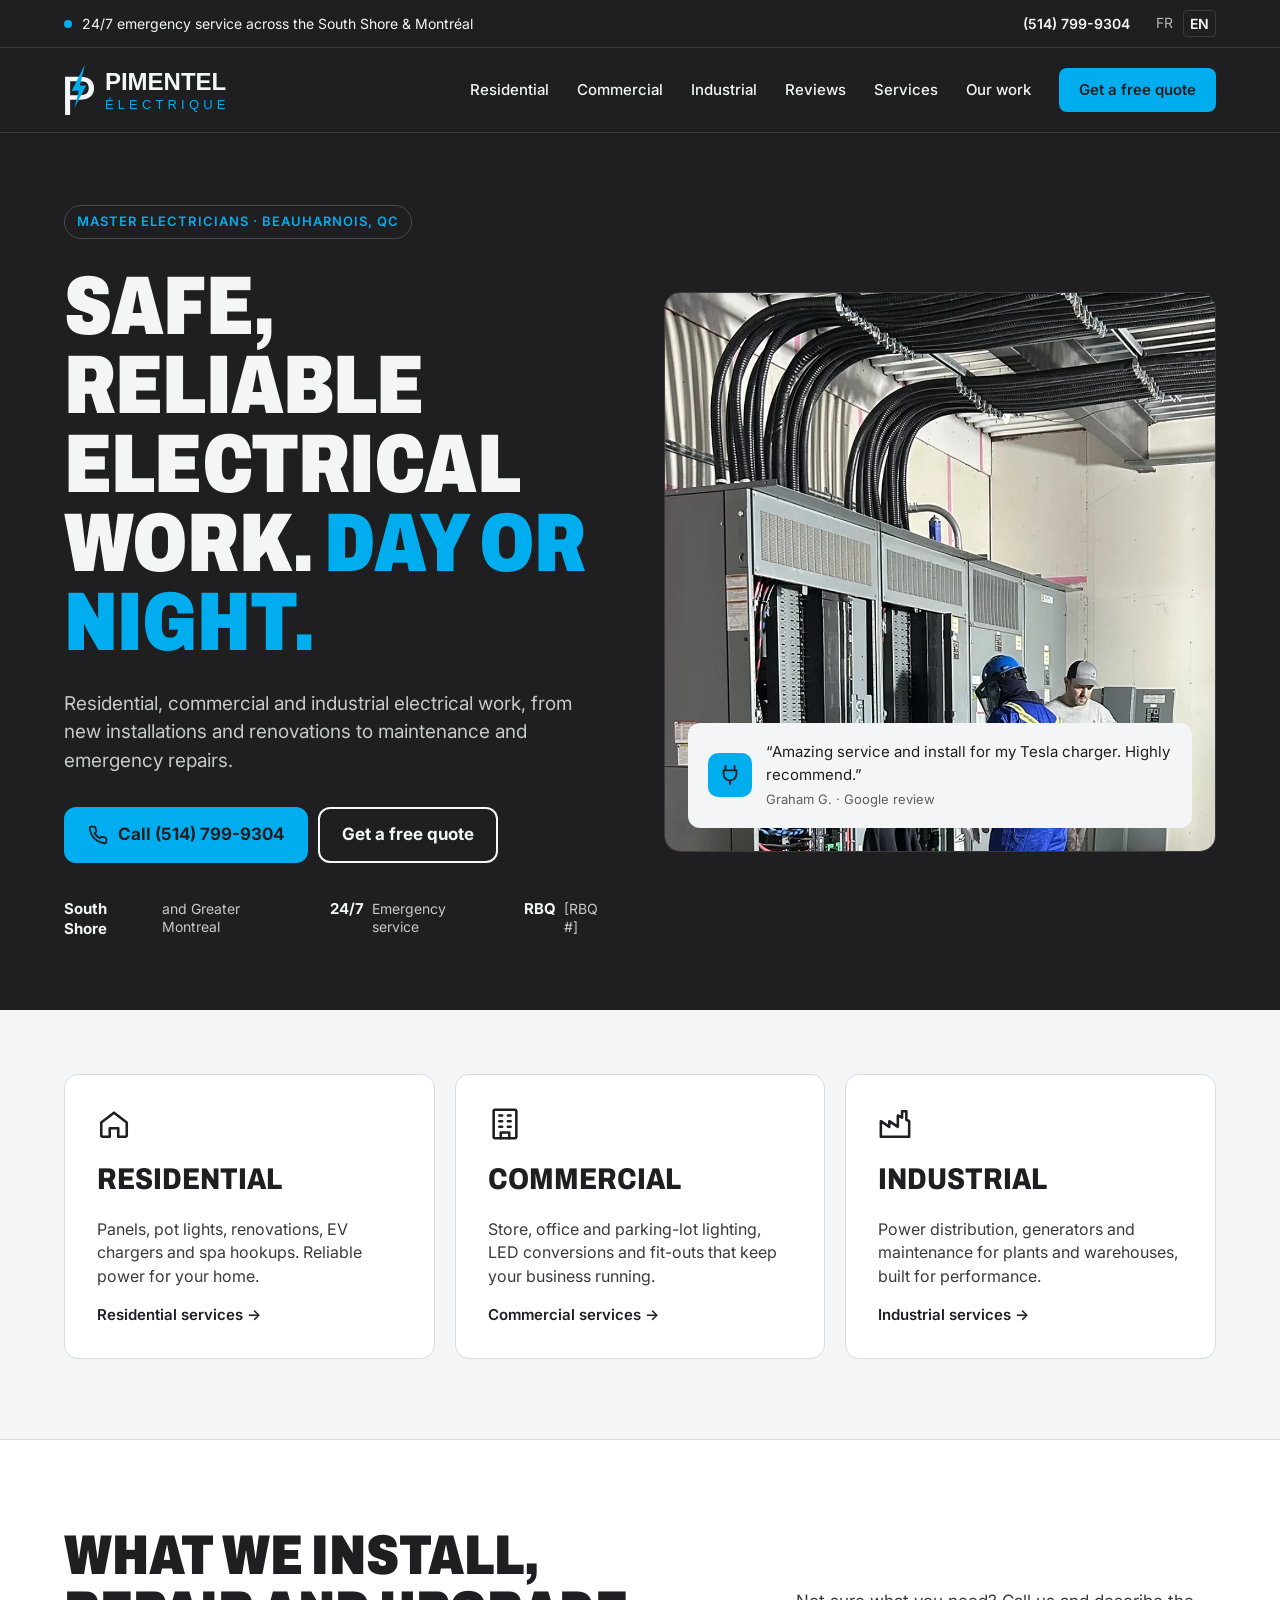
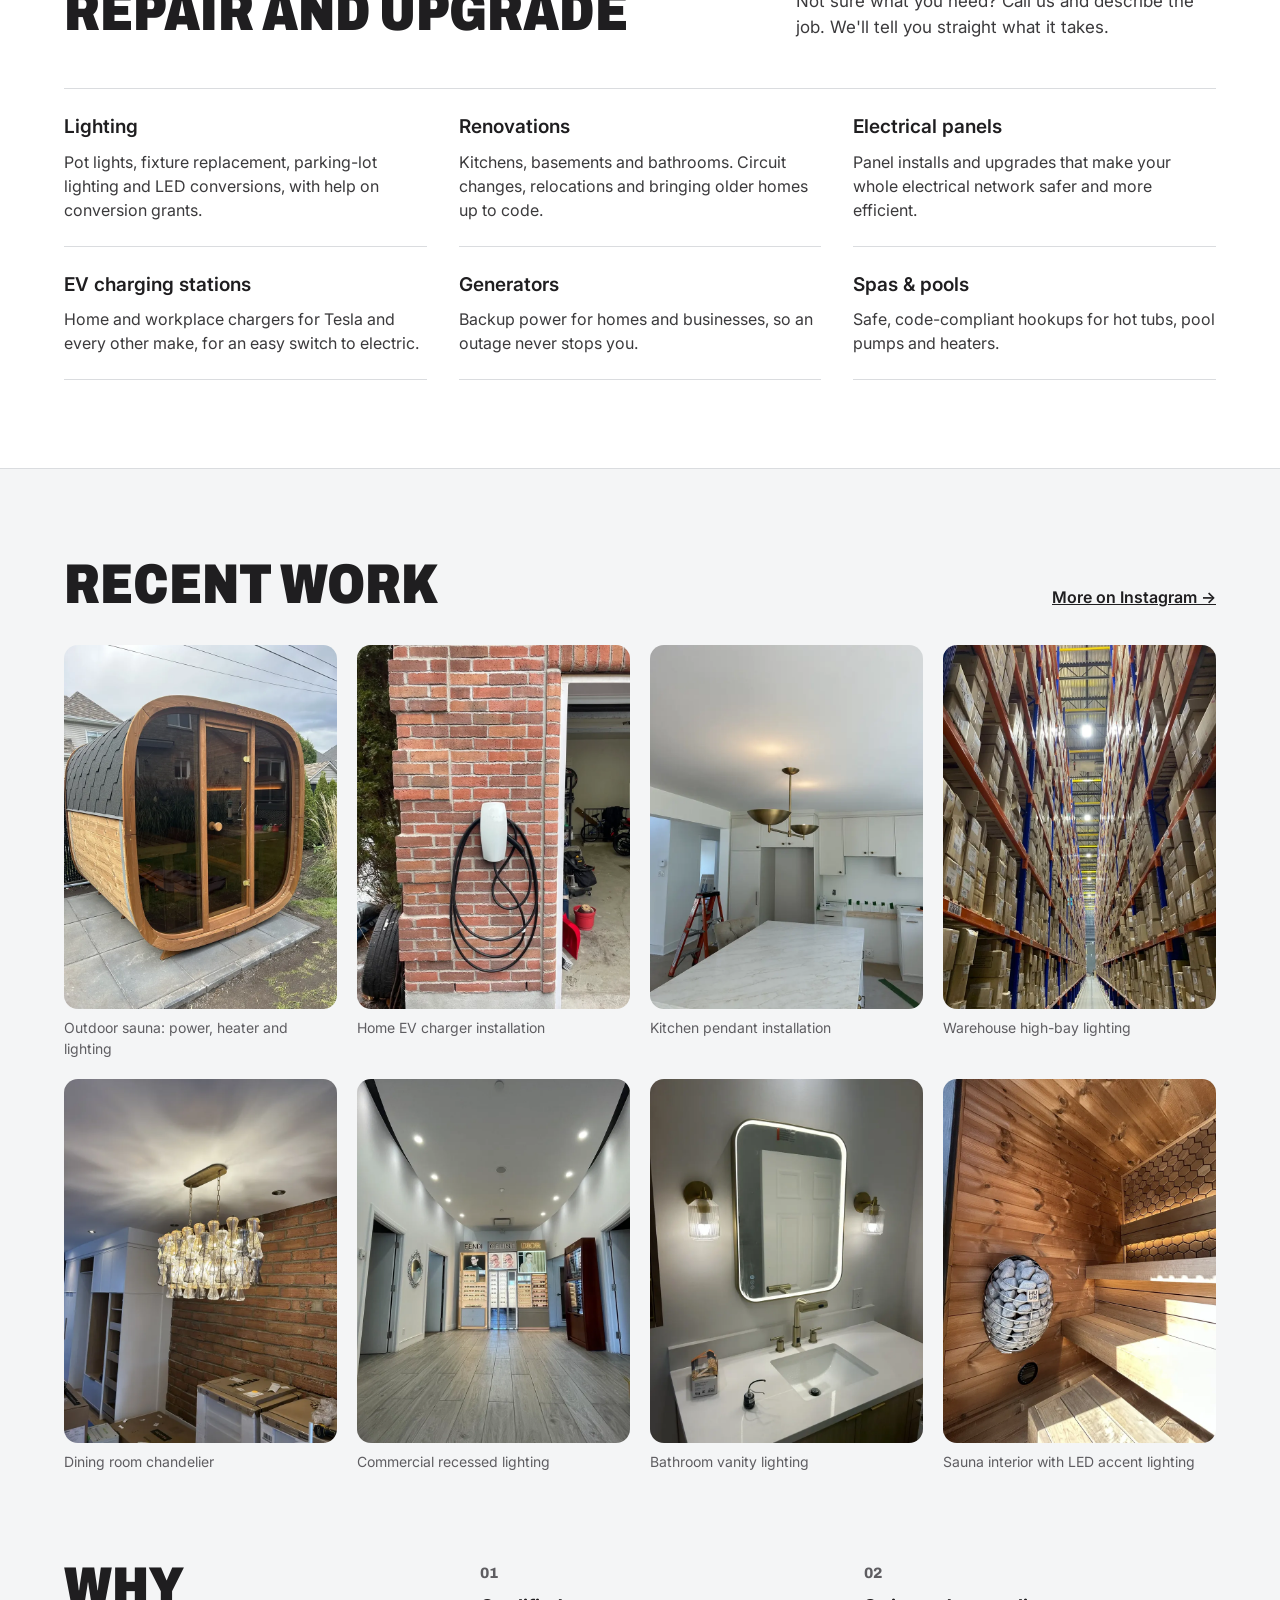
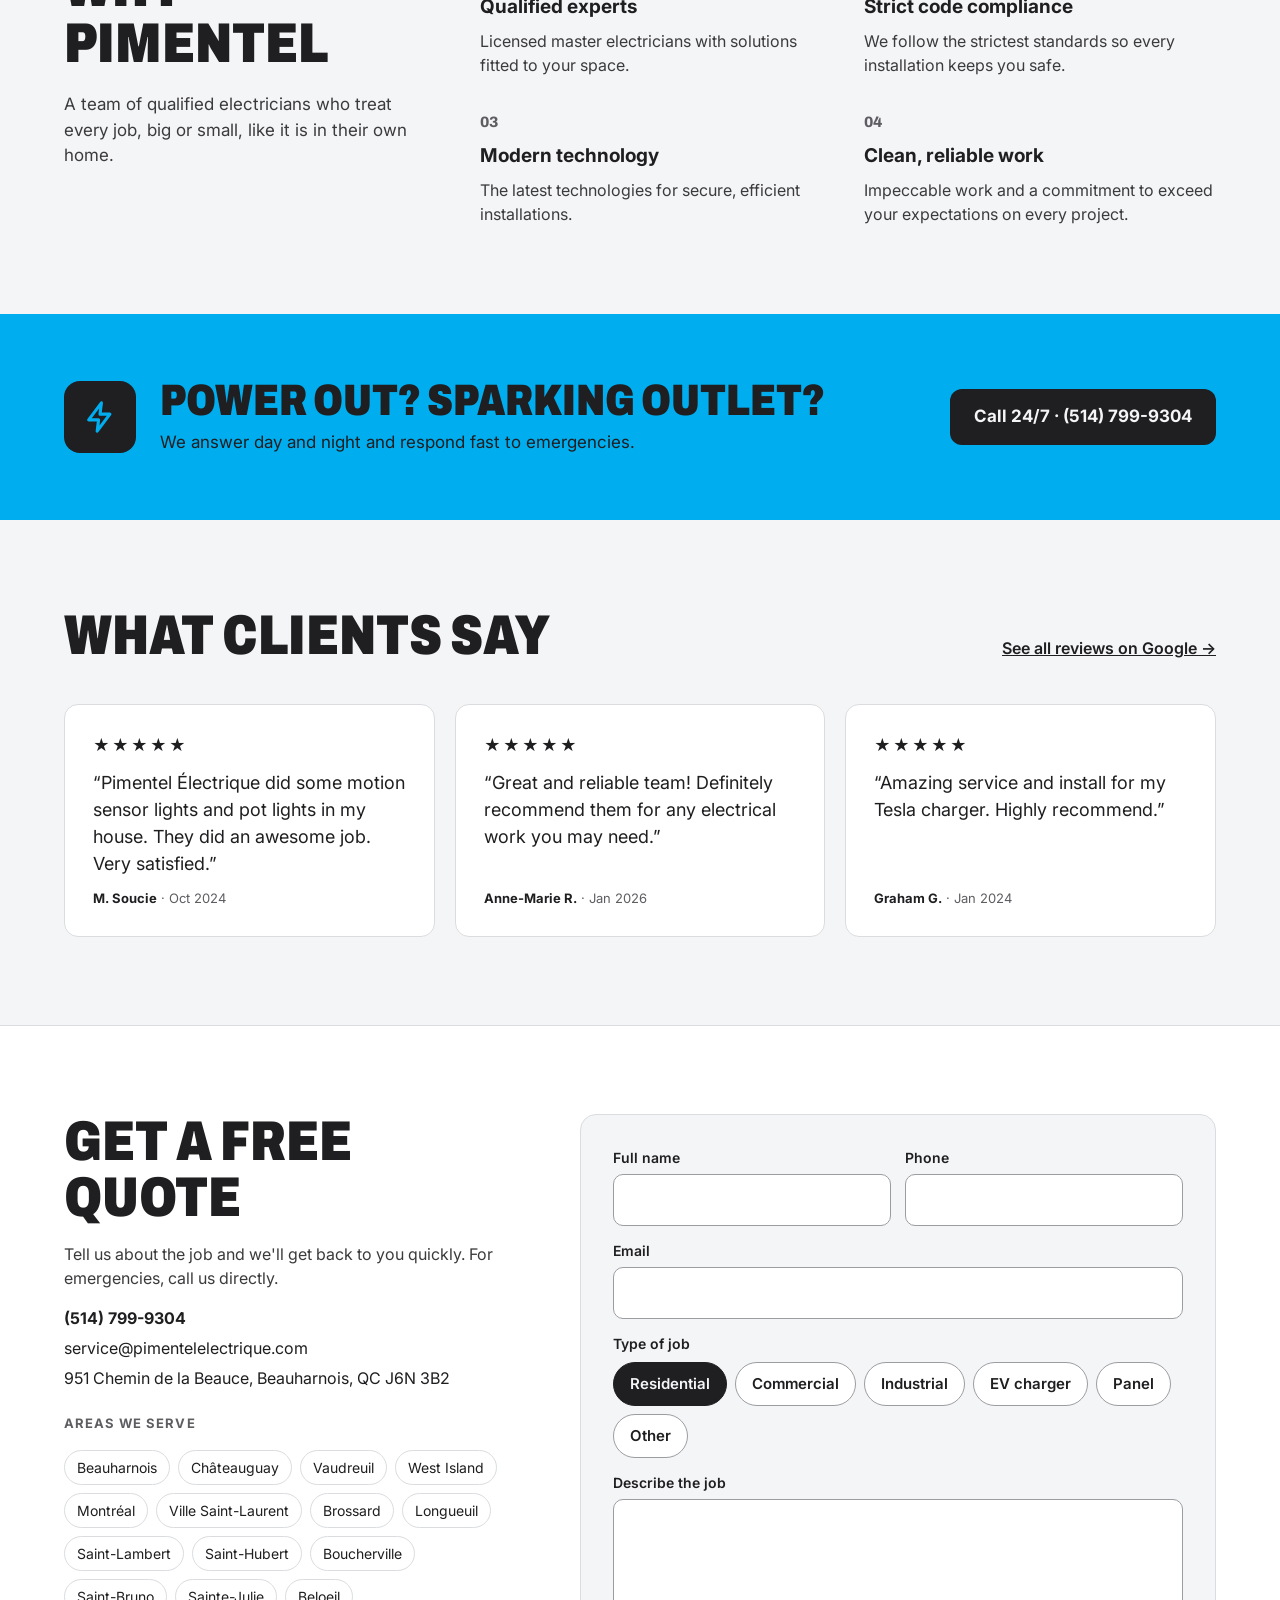
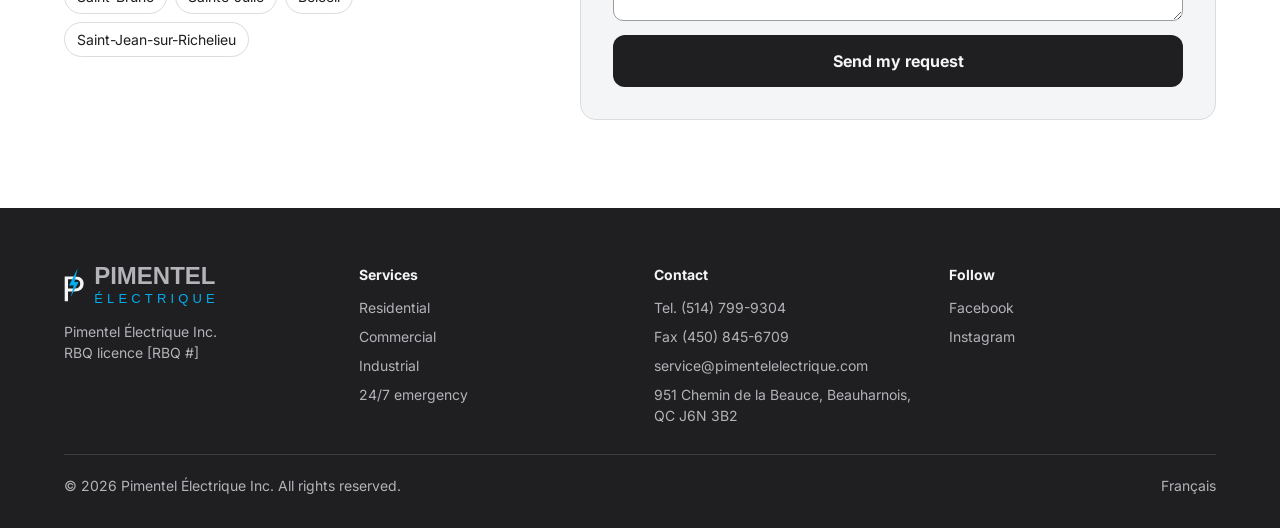
==== commit c198c1dd: "Remove unverified 5.0 Google rating tile Co-Authored-By: Claude Opus 5.5 <noreply@anthropic.com> Cla" ====
--- a/en/index.html
+++ b/en/index.html
@@ -66,7 +66,7 @@
         <a href="#quote" class="btn btn--ghost btn--lg">Get a free quote</a>
       </div>
       <ul class="trust">
-        <li><strong>5.0 ★</strong><span>Google reviews</span></li>
+        <li><strong>South Shore</strong><span>and Greater Montreal</span></li>
         <li><strong>24/7</strong><span>Emergency service</span></li>
         <li><strong>RBQ</strong><span>[RBQ #]</span></li>
       </ul>
